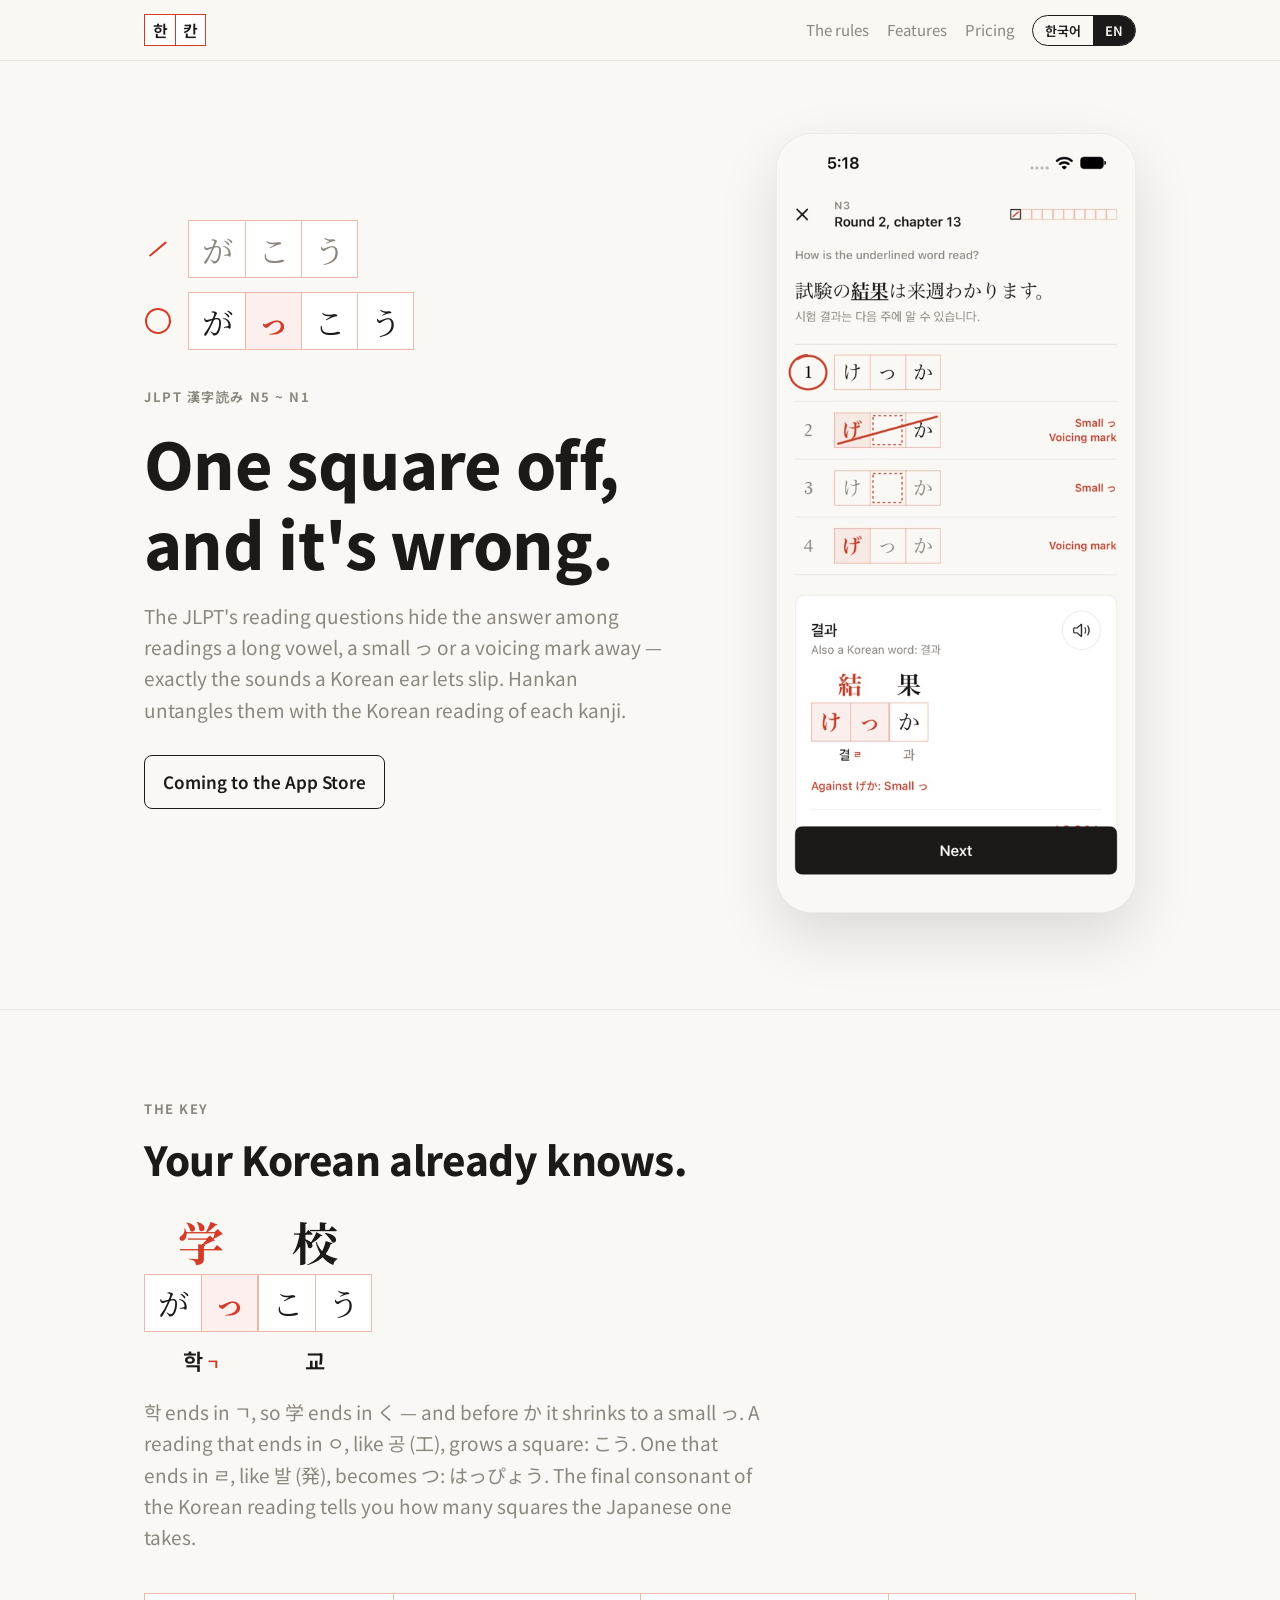
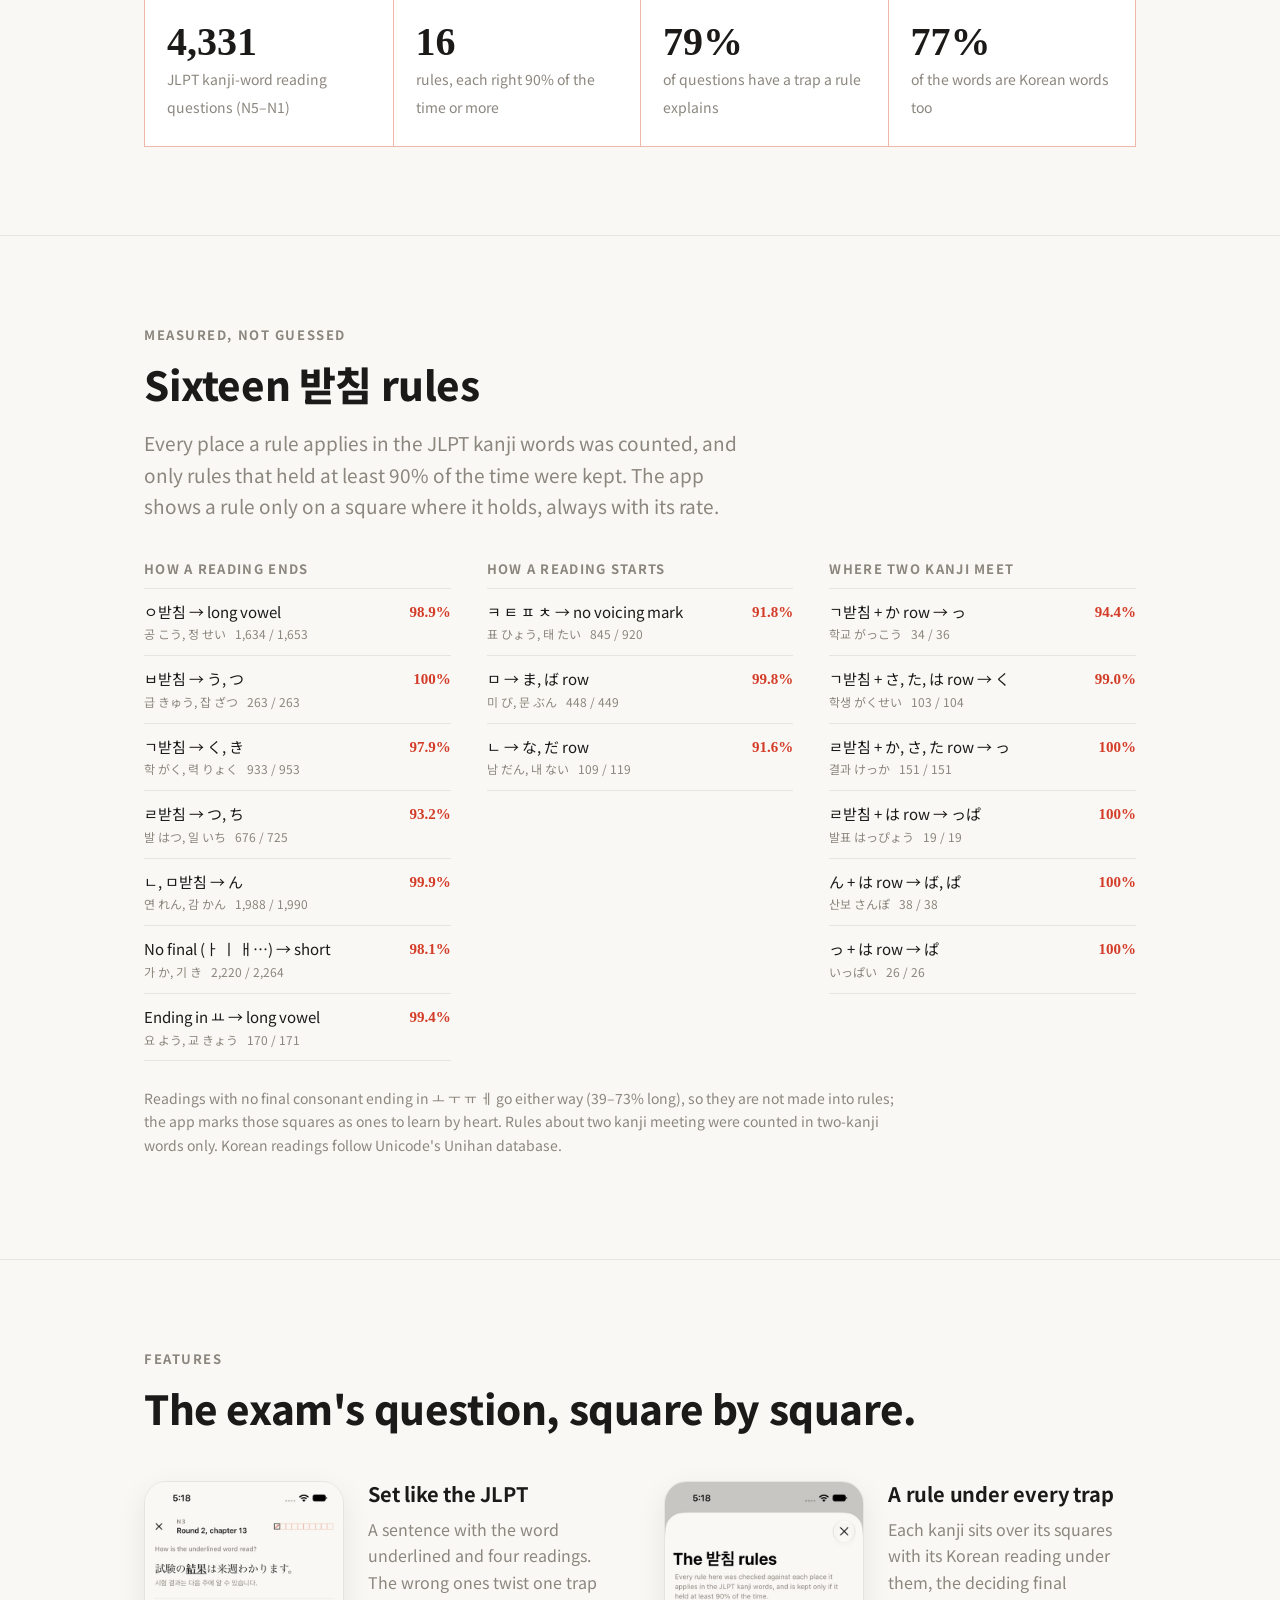
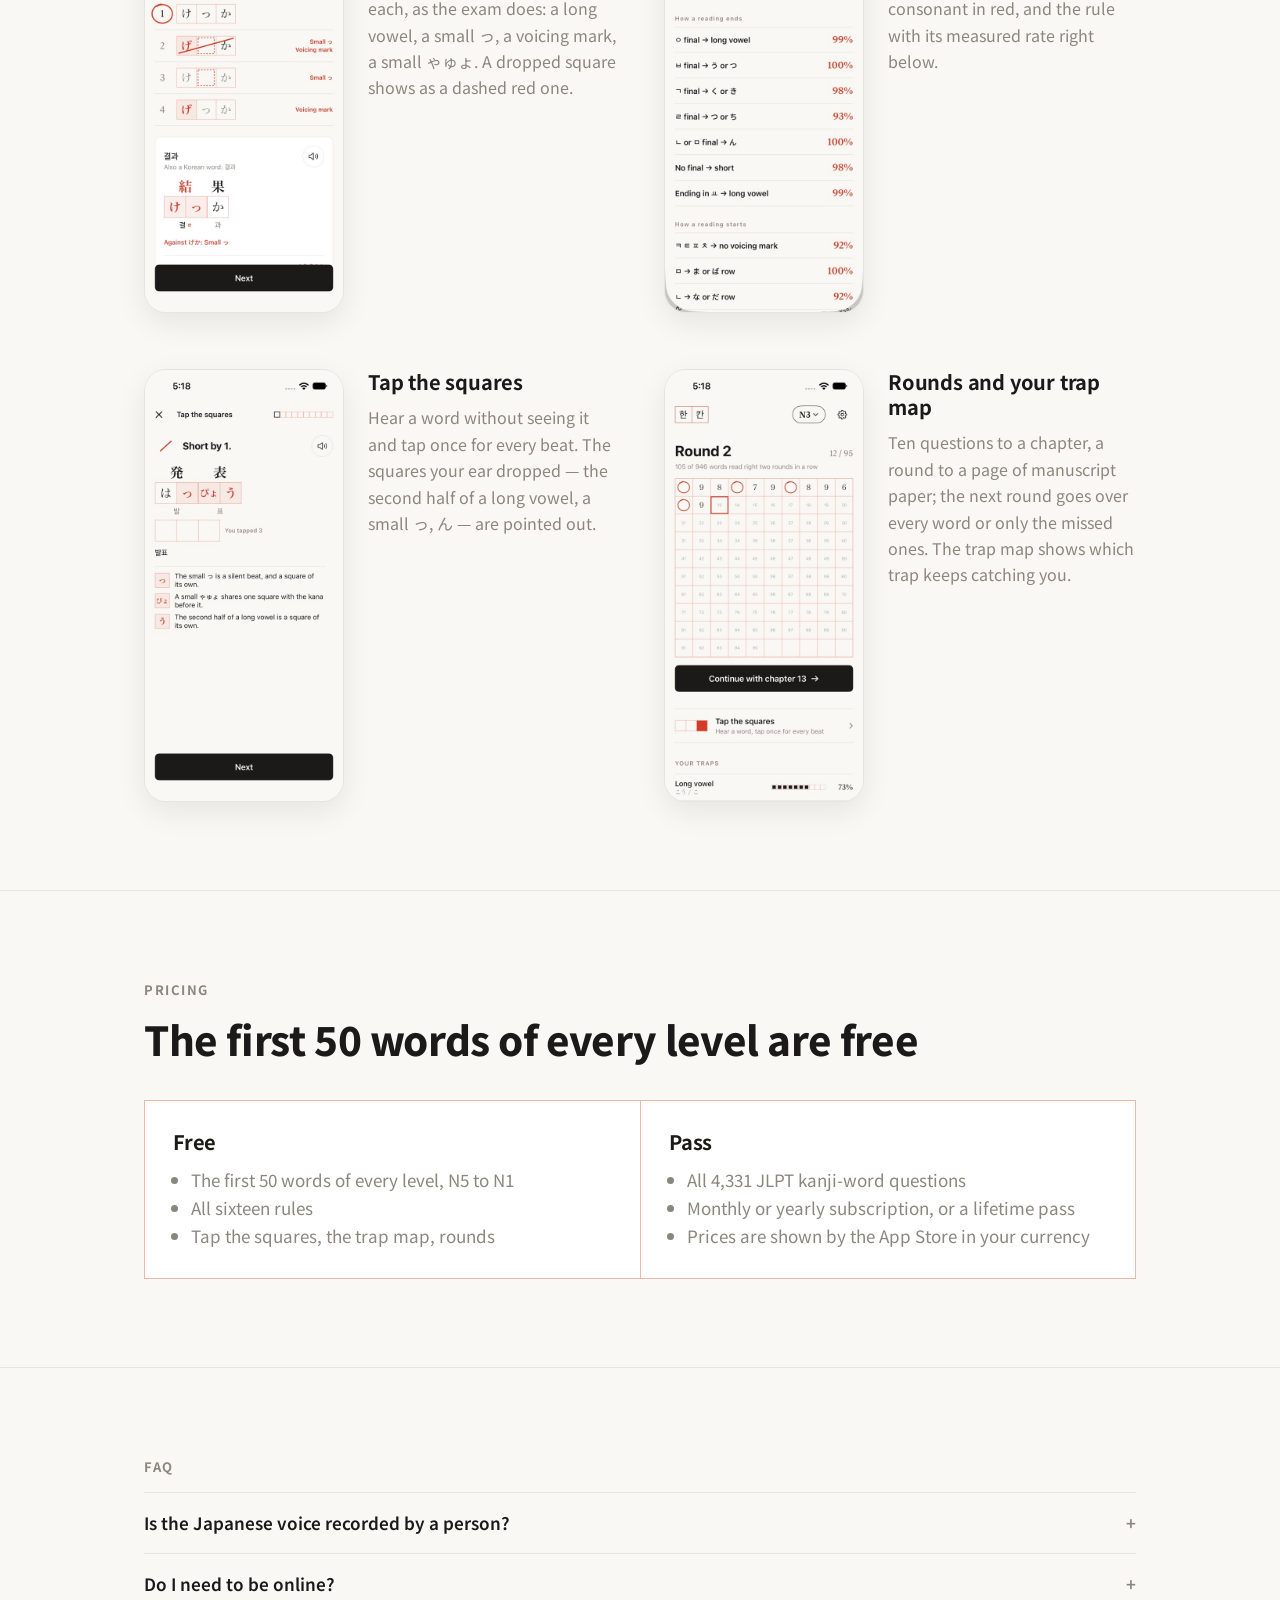
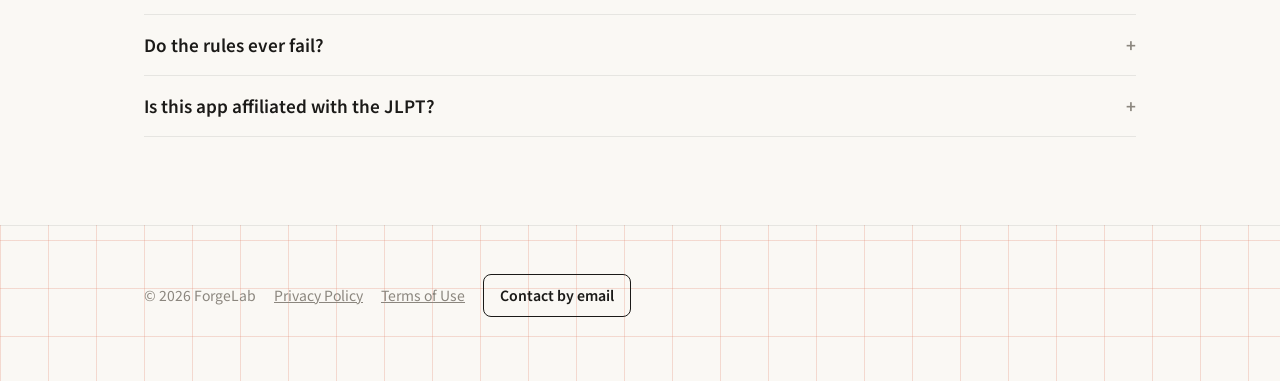
==== docs/index.html @ d2ed4629 "Hankan site: JLPT kanji readings for Korean speakers" ====
<!DOCTYPE html>
<html lang="ko" data-lang="ko">
<head>
<meta charset="UTF-8" />
<meta name="viewport" content="width=device-width, initial-scale=1.0" />
<title>한 칸 | JLPT 한자 읽기, 한 칸 차이로 틀리지 않게</title>
<meta name="description" content="JLPT 한자 읽기 문제의 함정(장음, 촉음, 탁음)을 한국어 한자음 받침으로 푸는 iOS 앱. 한자어 4,331문제, 측정한 받침 규칙 16개." />
<meta property="og:title" content="한 칸 | JLPT 한자 읽기" />
<meta property="og:description" content="한 칸 차이로 틀리는 JLPT 한자 읽기를, 한국어 한자음으로 맞히는 앱." />
<meta property="og:image" content="assets/icon-512.png" />
<link rel="icon" href="assets/icon-32.png" />
<link rel="apple-touch-icon" href="assets/icon-180.png" />
<link rel="preconnect" href="https://fonts.googleapis.com" />
<link rel="preconnect" href="https://fonts.gstatic.com" crossorigin />
<link href="https://fonts.googleapis.com/css2?family=Noto+Sans+KR:wght@400;600;800&family=Noto+Serif+JP:wght@400;700&display=swap" rel="stylesheet" />
<link rel="stylesheet" href="styles.css" />
</head>
<body>
<nav class="top">
  <div class="wrap">
    <a class="brand" href="./" aria-label="한 칸"><span class="sq"><span>한</span><span>칸</span></span></a>
    <div class="links">
      <a class="hide-s" href="#rules"><span lang="ko">받침 규칙</span><span lang="en">The rules</span></a>
      <a class="hide-s" href="#features"><span lang="ko">기능</span><span lang="en">Features</span></a>
      <a href="#pricing"><span lang="ko">가격</span><span lang="en">Pricing</span></a>
      <div class="langs" role="group" aria-label="Language">
        <button data-set="ko">한국어</button><button data-set="en">EN</button>
      </div>
    </div>
  </div>
</nav>

<main class="page">
<section class="hero">
  <div class="wrap grid">
    <div>
      <div class="pair" aria-hidden="true">
        <div class="row"><span class="mk"><span class="slash"></span></span>
          <span class="sq dim"><span>が</span><span>こ</span><span>う</span></span></div>
        <div class="row"><span class="mk"><span class="circle"></span></span>
          <span class="sq"><span>が</span><span class="mark">っ</span><span>こ</span><span>う</span></span></div>
      </div>
      <p class="eyebrow">JLPT 漢字読み N5 ~ N1</p>
      <h1 lang="ko">한 칸 차이로 틀립니다.</h1>
      <h1 lang="en">One square off, and it's wrong.</h1>
      <p class="lead" lang="ko">JLPT 한자 읽기 문제는 장음, 작은 っ, 탁점 하나 차이 나는 보기 사이에 정답을 숨깁니다. 바로 한국인 귀가 흘려듣는 소리예요. 한 칸은 그 함정을 한국어 한자음으로 풀어 줍니다.</p>
      <p class="lead" lang="en">The JLPT's reading questions hide the answer among readings a long vowel, a small っ or a voicing mark away — exactly the sounds a Korean ear lets slip. Hankan untangles them with the Korean reading of each kanji.</p>
      <p class="store"><span lang="ko">App Store 출시 준비 중</span><span lang="en">Coming to the App Store</span></p>
    </div>
    <div class="phone"><img lang="ko" src="assets/shot_drill_ko.jpg" alt="밑줄 친 結果의 읽기를 고르는 문제와 해설" /><img lang="en" src="assets/shot_drill_en.jpg" alt="A reading question for 結果 with its explanation" /></div>
  </div>
</section>

<section id="idea">
  <div class="wrap">
    <p class="eyebrow"><span lang="ko">열쇠</span><span lang="en">The key</span></p>
    <h2 lang="ko">답은 한국어 한자음에 있어요.</h2>
    <h2 lang="en">Your Korean already knows.</h2>
    <div class="key" aria-hidden="true">
      <div class="piece"><span class="kanji shu">学</span><span class="sq"><span>が</span><span class="mark">っ</span></span><span class="ko">학<b>ㄱ</b></span></div>
      <div class="piece"><span class="kanji">校</span><span class="sq"><span>こ</span><span>う</span></span><span class="ko">교</span></div>
    </div>
    <p class="lead" lang="ko">학은 ㄱ으로 끝나니 学은 く로 끝나고, か 앞에서는 작은 っ로 줄어듭니다. 공(工)처럼 ㅇ으로 끝나면 こう로 한 칸 길어지고, 발(発)처럼 ㄹ로 끝나면 つ가 되어 はっぴょう가 됩니다. 한국어 한자음의 받침이 일본어 읽기의 칸 수를 알려 줍니다.</p>
    <p class="lead" lang="en">학 ends in ㄱ, so 学 ends in く — and before か it shrinks to a small っ. A reading that ends in ㅇ, like 공 (工), grows a square: こう. One that ends in ㄹ, like 발 (発), becomes つ: はっぴょう. The final consonant of the Korean reading tells you how many squares the Japanese one takes.</p>
    <div class="numbers">
      <div><strong>4,331</strong><span lang="ko">JLPT 한자어 읽기 문제 (N5부터 N1까지)</span><span lang="en">JLPT kanji-word reading questions (N5–N1)</span></div>
      <div><strong>16</strong><span lang="ko">받침 규칙, 모두 90% 이상 맞음</span><span lang="en">rules, each right 90% of the time or more</span></div>
      <div><strong>79%</strong><span lang="ko">규칙으로 설명되는 함정이 있는 문제</span><span lang="en">of questions have a trap a rule explains</span></div>
      <div><strong>77%</strong><span lang="ko">한국어에도 같은 한자음으로 있는 단어</span><span lang="en">of the words are Korean words too</span></div>
    </div>
  </div>
</section>

<section id="rules">
  <div class="wrap">
    <p class="eyebrow"><span lang="ko">측정한 규칙</span><span lang="en">Measured, not guessed</span></p>
    <h2 lang="ko">받침 규칙 16개</h2>
    <h2 lang="en">Sixteen 받침 rules</h2>
    <p class="lead" lang="ko">JLPT 한자어에서 규칙이 적용되는 자리를 하나하나 세어, 90% 이상 맞은 규칙만 남겼습니다. 앱은 규칙이 실제로 들어맞는 칸에서만, 적중률과 함께 보여 줍니다.</p>
    <p class="lead" lang="en">Every place a rule applies in the JLPT kanji words was counted, and only rules that held at least 90% of the time were kept. The app shows a rule only on a square where it holds, always with its rate.</p>
    <div class="rules">
      <div>
        <h3><span lang="ko">한자음의 끝소리</span><span lang="en">How a reading ends</span></h3>
        <table>
          <tr><td>ㅇ받침 → <span lang="ko">장음</span><span lang="en">long vowel</span><small>공 こう, 정 せい <em>1,634 / 1,653</em></small></td><td class="rate">98.9%</td></tr>
          <tr><td>ㅂ받침 → う, つ<small>급 きゅう, 잡 ざつ <em>263 / 263</em></small></td><td class="rate">100%</td></tr>
          <tr><td>ㄱ받침 → く, き<small>학 がく, 력 りょく <em>933 / 953</em></small></td><td class="rate">97.9%</td></tr>
          <tr><td>ㄹ받침 → つ, ち<small>발 はつ, 일 いち <em>676 / 725</em></small></td><td class="rate">93.2%</td></tr>
          <tr><td>ㄴ, ㅁ받침 → ん<small>연 れん, 감 かん <em>1,988 / 1,990</em></small></td><td class="rate">99.9%</td></tr>
          <tr><td><span lang="ko">받침 없음 (ㅏ ㅣ ㅐ…) → 짧게</span><span lang="en">No final (ㅏ ㅣ ㅐ…) → short</span><small>가 か, 기 き <em>2,220 / 2,264</em></small></td><td class="rate">98.1%</td></tr>
          <tr><td><span lang="ko">ㅛ로 끝남 → 장음</span><span lang="en">Ending in ㅛ → long vowel</span><small>요 よう, 교 きょう <em>170 / 171</em></small></td><td class="rate">99.4%</td></tr>
        </table>
      </div>
      <div>
        <h3><span lang="ko">한자음의 첫소리</span><span lang="en">How a reading starts</span></h3>
        <table>
          <tr><td>ㅋ ㅌ ㅍ ㅊ → <span lang="ko">탁점 없음</span><span lang="en">no voicing mark</span><small>표 ひょう, 태 たい <em>845 / 920</em></small></td><td class="rate">91.8%</td></tr>
          <tr><td>ㅁ → ま, ば<span lang="ko">행</span><span lang="en"> row</span><small>미 び, 문 ぶん <em>448 / 449</em></small></td><td class="rate">99.8%</td></tr>
          <tr><td>ㄴ → な, だ<span lang="ko">행</span><span lang="en"> row</span><small>남 だん, 내 ない <em>109 / 119</em></small></td><td class="rate">91.6%</td></tr>
        </table>
      </div>
      <div>
        <h3><span lang="ko">두 한자가 만날 때</span><span lang="en">Where two kanji meet</span></h3>
        <table>
          <tr><td>ㄱ받침 + か<span lang="ko">행</span><span lang="en"> row</span> → っ<small>학교 がっこう <em>34 / 36</em></small></td><td class="rate">94.4%</td></tr>
          <tr><td>ㄱ받침 + さ, た, は<span lang="ko">행</span><span lang="en"> row</span> → く<small>학생 がくせい <em>103 / 104</em></small></td><td class="rate">99.0%</td></tr>
          <tr><td>ㄹ받침 + か, さ, た<span lang="ko">행</span><span lang="en"> row</span> → っ<small>결과 けっか <em>151 / 151</em></small></td><td class="rate">100%</td></tr>
          <tr><td>ㄹ받침 + は<span lang="ko">행</span><span lang="en"> row</span> → っぱ<small>발표 はっぴょう <em>19 / 19</em></small></td><td class="rate">100%</td></tr>
          <tr><td>ん + は<span lang="ko">행</span><span lang="en"> row</span> → ば, ぱ<small>산보 さんぽ <em>38 / 38</em></small></td><td class="rate">100%</td></tr>
          <tr><td>っ + は<span lang="ko">행</span><span lang="en"> row</span> → ぱ<small>いっぱい <em>26 / 26</em></small></td><td class="rate">100%</td></tr>
        </table>
      </div>
    </div>
    <p class="note" lang="ko">받침 없이 ㅗ ㅜ ㅠ ㅔ로 끝나는 한자음은 길기도 짧기도 해서(39~73%) 규칙으로 쓰지 않았습니다. 그런 칸은 앱에서 "외울 칸"으로 표시합니다. 두 한자가 만날 때의 규칙은 두 글자 한자어에서만 셌습니다. 한국 한자음은 유니코드 Unihan 데이터베이스를 따릅니다.</p>
    <p class="note" lang="en">Readings with no final consonant ending in ㅗ ㅜ ㅠ ㅔ go either way (39–73% long), so they are not made into rules; the app marks those squares as ones to learn by heart. Rules about two kanji meeting were counted in two-kanji words only. Korean readings follow Unicode's Unihan database.</p>
  </div>
</section>

<section id="features">
  <div class="wrap">
    <p class="eyebrow"><span lang="ko">기능</span><span lang="en">Features</span></p>
    <h2 lang="ko">시험 문제 그대로, 한 칸씩.</h2>
    <h2 lang="en">The exam's question, square by square.</h2>
    <div class="features">
      <div class="feature">
        <img lang="ko" src="assets/shot_drill_ko.jpg" alt="" /><img lang="en" src="assets/shot_drill_en.jpg" alt="" />
        <div>
          <h3 lang="ko">JLPT 문제 형식 그대로</h3><h3 lang="en">Set like the JLPT</h3>
          <p lang="ko">예문 속 밑줄 친 한자어와 보기 넷. 오답은 시험처럼 장음, 촉음, 탁음, 요음을 하나씩 비틀어 만들었습니다. 빠진 칸은 빨간 점선 칸으로 보입니다.</p>
          <p lang="en">A sentence with the word underlined and four readings. The wrong ones twist one trap each, as the exam does: a long vowel, a small っ, a voicing mark, a small ゃゅょ. A dropped square shows as a dashed red one.</p>
        </div>
      </div>
      <div class="feature">
        <img lang="ko" src="assets/shot_rules_ko.jpg" alt="" /><img lang="en" src="assets/shot_rules_en.jpg" alt="" />
        <div>
          <h3 lang="ko">문제마다 받침 해설</h3><h3 lang="en">A rule under every trap</h3>
          <p lang="ko">한자마다 칸 아래에 한국 한자음이 붙고, 결정적인 받침이 빨갛게 표시됩니다. 그 칸을 정하는 규칙과 적중률이 바로 아래에 나옵니다.</p>
          <p lang="en">Each kanji sits over its squares with its Korean reading under them, the deciding final consonant in red, and the rule with its measured rate right below.</p>
        </div>
      </div>
      <div class="feature">
        <img lang="ko" src="assets/shot_tap_ko.jpg" alt="" /><img lang="en" src="assets/shot_tap_en.jpg" alt="" />
        <div>
          <h3 lang="ko">칸 두드리기</h3><h3 lang="en">Tap the squares</h3>
          <p lang="ko">단어를 보지 않고 듣기만 하고, 들리는 박마다 한 번씩 두드립니다. 장음의 뒷부분, 작은 っ, ん처럼 귀가 빠뜨린 칸을 짚어 줍니다.</p>
          <p lang="en">Hear a word without seeing it and tap once for every beat. The squares your ear dropped — the second half of a long vowel, a small っ, ん — are pointed out.</p>
        </div>
      </div>
      <div class="feature">
        <img lang="ko" src="assets/shot_hub_ko.jpg" alt="" /><img lang="en" src="assets/shot_hub_en.jpg" alt="" />
        <div>
          <h3 lang="ko">회독과 함정 지도</h3><h3 lang="en">Rounds and your trap map</h3>
          <p lang="ko">10문제씩 한 장, 한 회독이 원고지 한 장입니다. 다음 회독은 전체 또는 틀린 단어만. 함정 지도는 장음, 촉음, 탁음 가운데 어디서 자주 걸리는지 보여 줍니다.</p>
          <p lang="en">Ten questions to a chapter, a round to a page of manuscript paper; the next round goes over every word or only the missed ones. The trap map shows which trap keeps catching you.</p>
        </div>
      </div>
    </div>
  </div>
</section>

<section id="pricing">
  <div class="wrap">
    <p class="eyebrow"><span lang="ko">가격</span><span lang="en">Pricing</span></p>
    <h2 lang="ko">처음 50단어는 레벨마다 무료</h2>
    <h2 lang="en">The first 50 words of every level are free</h2>
    <div class="plans">
      <div>
        <h3 lang="ko">무료</h3><h3 lang="en">Free</h3>
        <ul lang="ko"><li>N5부터 N1까지 레벨마다 처음 50단어</li><li>받침 규칙 16개 전부</li><li>칸 두드리기, 함정 지도, 회독</li></ul>
        <ul lang="en"><li>The first 50 words of every level, N5 to N1</li><li>All sixteen rules</li><li>Tap the squares, the trap map, rounds</li></ul>
      </div>
      <div>
        <h3 lang="ko">이용권</h3><h3 lang="en">Pass</h3>
        <ul lang="ko"><li>JLPT 한자어 4,331문제 전부</li><li>월간, 연간 구독 또는 평생 이용권</li><li>가격은 App Store에서 사는 나라의 통화로 표시됩니다</li></ul>
        <ul lang="en"><li>All 4,331 JLPT kanji-word questions</li><li>Monthly or yearly subscription, or a lifetime pass</li><li>Prices are shown by the App Store in your currency</li></ul>
      </div>
    </div>
  </div>
</section>

<section id="faq">
  <div class="wrap">
    <p class="eyebrow">FAQ</p>
    <details><summary><span lang="ko">일본어 음성은 사람이 녹음했나요?</span><span lang="en">Is the Japanese voice recorded by a person?</span></summary>
      <p lang="ko">아니요. AI 음성 모델로 미리 만들어 단어마다 받아쓰기로 확인한 음성을 앱에 담았습니다. 일부 단어는 기기에 내장된 음성으로 읽습니다.</p>
      <p lang="en">No. It was made in advance with an AI voice model and checked word by word by transcription. A few words are read by the device's own voice.</p></details>
    <details><summary><span lang="ko">인터넷이 필요한가요?</span><span lang="en">Do I need to be online?</span></summary>
      <p lang="ko">아니요. 단어, 예문, 음성, 규칙이 모두 앱 안에 들어 있습니다. 구매 확인에만 App Store 연결이 쓰입니다.</p>
      <p lang="en">No. Every word, sentence, voice clip and rule is in the app. Only purchases talk to the App Store.</p></details>
    <details><summary><span lang="ko">규칙이 틀리는 단어도 있나요?</span><span lang="en">Do the rules ever fail?</span></summary>
      <p lang="ko">네, 그래서 적중률을 그대로 보여 드립니다. 앱은 규칙이 실제로 맞는 칸에서만 규칙을 보여 주고, 규칙 밖의 칸은 "외울 칸"이라고 알려 줍니다.</p>
      <p lang="en">Yes, which is why every rate is shown. The app only shows a rule on a square where it holds, and says so plainly when no rule decides a square.</p></details>
    <details><summary><span lang="ko">JLPT 주관 기관과 관련이 있나요?</span><span lang="en">Is this app affiliated with the JLPT?</span></summary>
      <p lang="ko">아니요. JLPT는 국제교류기금과 일본국제교육지원협회가 시행하는 시험이며, 한 칸은 두 기관과 관련이 없는 독립 앱입니다. 실제 기출문제는 들어 있지 않습니다.</p>
      <p lang="en">No. The JLPT is run by the Japan Foundation and Japan Educational Exchanges and Services; Hankan is independent of both and contains no actual test questions.</p></details>
  </div>
</section>
</main>

<footer>
  <div class="wrap">
    <span>© 2026 ForgeLab</span>
    <a href="privacy.html"><span lang="ko">개인정보 처리방침</span><span lang="en">Privacy Policy</span></a>
    <a href="terms.html"><span lang="ko">이용약관</span><span lang="en">Terms of Use</span></a>
    <a class="mail" href="mailto:forgelab.aitech@gmail.com?subject=%5BHankan%5D"><span lang="ko">이메일로 문의하기</span><span lang="en">Contact by email</span></a>
  </div>
</footer>

<script>
(function () {
  var html = document.documentElement;
  var saved = null;
  try { saved = localStorage.getItem("hankan.lang"); } catch (e) {}
  var lang = saved || ((navigator.language || "ko").toLowerCase().indexOf("ko") === 0 ? "ko" : "en");
  function set(l) { html.setAttribute("data-lang", l); html.setAttribute("lang", l); try { localStorage.setItem("hankan.lang", l); } catch (e) {} }
  set(lang);
  document.querySelectorAll(".langs button").forEach(function (b) { b.addEventListener("click", function () { set(b.getAttribute("data-set")); }); });
})();
</script>
</body>
</html>
---- docs/styles.css ----
/* 한 칸 — manuscript paper: white sheet, a pale vermilion grid, ink, one red. */
:root {
  --sheet: #faf8f4;
  --card: #ffffff;
  --ink: #1b1a18;
  --faint: #8b867e;
  --grid: rgba(228, 135, 112, 0.28);
  --rule: rgba(228, 135, 112, 0.6);
  --shu: #d33c28;
  --wash: rgba(211, 60, 40, 0.08);
  --hair: rgba(0, 0, 0, 0.08);
  --mincho: "Hiragino Mincho ProN", "Yu Mincho", "Noto Serif JP", serif;
  --sans: -apple-system, BlinkMacSystemFont, "Apple SD Gothic Neo", "Noto Sans KR", "Segoe UI", sans-serif;
  --serif: "New York", "Iowan Old Style", Georgia, serif;
}

* { box-sizing: border-box; }
html { -webkit-text-size-adjust: 100%; }
body {
  margin: 0;
  background-color: var(--sheet);
  background-image:
    linear-gradient(var(--grid) 1px, transparent 1px),
    linear-gradient(90deg, var(--grid) 1px, transparent 1px);
  background-size: 48px 48px;
  color: var(--ink);
  font-family: var(--sans);
  font-size: 17px;
  line-height: 1.65;
  word-break: keep-all;
}
a { color: var(--ink); }
img { max-width: 100%; display: block; }

/* one language at a time */
html[data-lang="ko"] [lang="en"], html[data-lang="en"] [lang="ko"] { display: none !important; }

.wrap { max-width: 1040px; margin: 0 auto; padding: 0 24px; }
.page { background: var(--sheet); }

nav.top {
  position: sticky; top: 0; z-index: 10;
  background: rgba(250, 248, 244, 0.92);
  backdrop-filter: saturate(160%) blur(10px);
  -webkit-backdrop-filter: saturate(160%) blur(10px);
  border-bottom: 1px solid var(--hair);
}
nav.top .wrap { display: flex; align-items: center; gap: 18px; height: 60px; }
nav.top .links { margin-left: auto; display: flex; gap: 18px; align-items: center; font-size: 15px; }
nav.top .links a { text-decoration: none; color: var(--faint); }
nav.top .links a:hover { color: var(--ink); }
.langs { display: flex; border: 1px solid var(--ink); border-radius: 999px; overflow: hidden; }
.langs button {
  font: 600 13px var(--sans); border: 0; background: transparent; color: var(--ink);
  padding: 5px 12px; cursor: pointer;
}
html[data-lang="ko"] .langs button[data-set="ko"], html[data-lang="en"] .langs button[data-set="en"] { background: var(--ink); color: var(--sheet); }

/* squares */
.sq { display: inline-flex; border: 1px solid var(--rule); background: var(--card); }
.sq span {
  width: var(--s, 56px); height: var(--s, 56px);
  display: grid; place-items: center;
  font-family: var(--mincho); font-size: calc(var(--s, 56px) * 0.56); line-height: 1;
}
.sq span + span { border-left: 1px solid var(--rule); }
.sq span.small { font-size: calc(var(--s, 56px) * 0.44); }
.sq span.mark { color: var(--shu); background: var(--wash); font-weight: 700; }
.sq span.ghost { outline: 1.5px dashed var(--shu); outline-offset: -6px; }
.sq.dim span { color: var(--faint); }
.brand .sq { --s: 30px; border-color: var(--shu); }
.brand .sq span { font-family: var(--sans); font-weight: 600; font-size: 16px; }
.brand .sq span + span { border-color: var(--shu); }
.brand { text-decoration: none; display: flex; align-items: center; gap: 10px; }

section { padding: 88px 0; }
section + section { border-top: 1px solid var(--hair); }
.eyebrow { font-size: 13px; font-weight: 700; letter-spacing: 0.12em; color: var(--faint); text-transform: uppercase; margin: 0 0 14px; }
h1, h2, h3 { line-height: 1.25; margin: 0; letter-spacing: -0.01em; }
h1 { font-size: clamp(38px, 6vw, 64px); font-weight: 800; }
h2 { font-size: clamp(28px, 4vw, 40px); font-weight: 800; }
h3 { font-size: 20px; font-weight: 700; }
.lead { font-size: 19px; color: var(--faint); max-width: 620px; margin: 18px 0 0; }
.muted { color: var(--faint); }
.shu { color: var(--shu); }

/* hero */
.hero { padding: 72px 0 96px; }
.hero .grid { display: grid; grid-template-columns: 1.1fr 0.9fr; gap: 48px; align-items: center; }
.hero .pair { display: grid; gap: 14px; margin-bottom: 36px; }
.hero .pair .row { display: flex; align-items: center; gap: 16px; }
.hero .pair .mk { width: 28px; height: 28px; display: grid; place-items: center; }
.circle { width: 26px; height: 26px; border: 2.4px solid var(--shu); border-radius: 50%; transform: rotate(-12deg); }
.slash { width: 22px; height: 2.4px; background: var(--shu); transform: rotate(-40deg); border-radius: 2px; }
.store { display: inline-flex; align-items: center; gap: 12px; margin-top: 30px; padding: 12px 18px; border: 1px solid var(--ink); border-radius: 8px; font-weight: 600; }
.phone { border-radius: 36px; overflow: hidden; border: 1px solid var(--hair); box-shadow: 0 24px 60px rgba(0, 0, 0, 0.12); background: var(--card); max-width: 360px; margin-left: auto; }

/* the key */
.key { display: flex; gap: 0; align-items: flex-start; margin: 34px 0 10px; }
.key .piece { display: grid; justify-items: center; gap: 10px; }
.key .kanji { font-family: var(--mincho); font-size: 46px; font-weight: 700; line-height: 1; }
.key .ko { font-size: 22px; font-weight: 600; }
.key .ko b { color: var(--shu); font-size: 15px; margin-left: 3px; }

/* numbers */
.numbers { display: grid; grid-template-columns: repeat(4, 1fr); gap: 0; margin-top: 40px; border: 1px solid var(--rule); background: var(--card); }
.numbers div { padding: 26px 22px; }
.numbers div + div { border-left: 1px solid var(--rule); }
.numbers strong { display: block; font-family: var(--serif); font-size: 40px; font-weight: 600; line-height: 1.1; }
.numbers span { font-size: 14px; color: var(--faint); }

/* rules */
.rules { display: grid; grid-template-columns: repeat(3, 1fr); gap: 36px; margin-top: 40px; }
.rules h3 { font-size: 13px; letter-spacing: 0.1em; color: var(--faint); text-transform: uppercase; margin-bottom: 10px; }
.rules table { width: 100%; border-collapse: collapse; font-size: 15px; }
.rules td { padding: 11px 0; border-top: 1px solid var(--hair); vertical-align: top; }
.rules tr:last-child td { border-bottom: 1px solid var(--hair); }
.rules td.rate { text-align: right; font-family: var(--serif); font-weight: 600; color: var(--shu); white-space: nowrap; padding-left: 12px; }
.rules td small { display: block; color: var(--faint); font-size: 12px; }
.note { font-size: 14px; color: var(--faint); margin-top: 26px; max-width: 760px; }

/* features */
.features { display: grid; grid-template-columns: repeat(2, 1fr); gap: 56px 48px; margin-top: 48px; }
.feature { display: grid; grid-template-columns: 200px 1fr; gap: 24px; align-items: start; }
.feature img { border-radius: 22px; border: 1px solid var(--hair); box-shadow: 0 10px 30px rgba(0, 0, 0, 0.08); }
.feature p { color: var(--faint); margin: 10px 0 0; font-size: 16px; }

/* pricing */
.plans { display: grid; grid-template-columns: repeat(2, 1fr); gap: 0; margin-top: 36px; border: 1px solid var(--rule); background: var(--card); }
.plans > div { padding: 28px; }
.plans > div + div { border-left: 1px solid var(--rule); }
.plans ul { margin: 12px 0 0; padding-left: 18px; color: var(--faint); }

/* faq */
details { border-top: 1px solid var(--hair); padding: 16px 0; }
details:last-of-type { border-bottom: 1px solid var(--hair); }
summary { cursor: pointer; font-weight: 600; list-style: none; }
summary::-webkit-details-marker { display: none; }
summary::after { content: "+"; float: right; color: var(--faint); }
details[open] summary::after { content: "−"; }
details p { color: var(--faint); margin: 10px 0 0; }

footer { padding: 48px 0 64px; border-top: 1px solid var(--hair); font-size: 14px; color: var(--faint); }
footer .wrap { display: flex; flex-wrap: wrap; gap: 18px; align-items: center; }
footer a { color: var(--faint); }
.mail { display: inline-flex; align-items: center; gap: 8px; padding: 9px 16px; border: 1px solid var(--ink); border-radius: 8px; color: var(--ink) !important; text-decoration: none; font-weight: 600; }

/* legal pages */
.legal { max-width: 780px; padding: 56px 24px 80px; margin: 0 auto; }
.legal h1 { font-size: 34px; }
.legal h2 { font-size: 22px; margin: 40px 0 10px; }
.legal p, .legal li { color: #3b3833; font-size: 16px; }
.legal .date { color: var(--faint); font-size: 14px; margin-top: 8px; }

@media (max-width: 860px) {
  .hero .grid { grid-template-columns: 1fr; }
  .phone { margin: 0 auto; }
  .numbers { grid-template-columns: repeat(2, 1fr); }
  .numbers div:nth-child(3) { border-left: 0; }
  .numbers div:nth-child(n+3) { border-top: 1px solid var(--rule); }
  .rules { grid-template-columns: 1fr; }
  .features { grid-template-columns: 1fr; }
  .plans { grid-template-columns: 1fr; }
  .plans > div + div { border-left: 0; border-top: 1px solid var(--rule); }
}
@media (max-width: 520px) {
  body { font-size: 16px; }
  section { padding: 64px 0; }
  .feature { grid-template-columns: 1fr; }
  .feature img { max-width: 240px; }
  .hero .sq, .key .sq { --s: 46px; }
  nav.top .links a.hide-s { display: none; }
}
.rules td small em { font-style: normal; margin-left: 6px; }
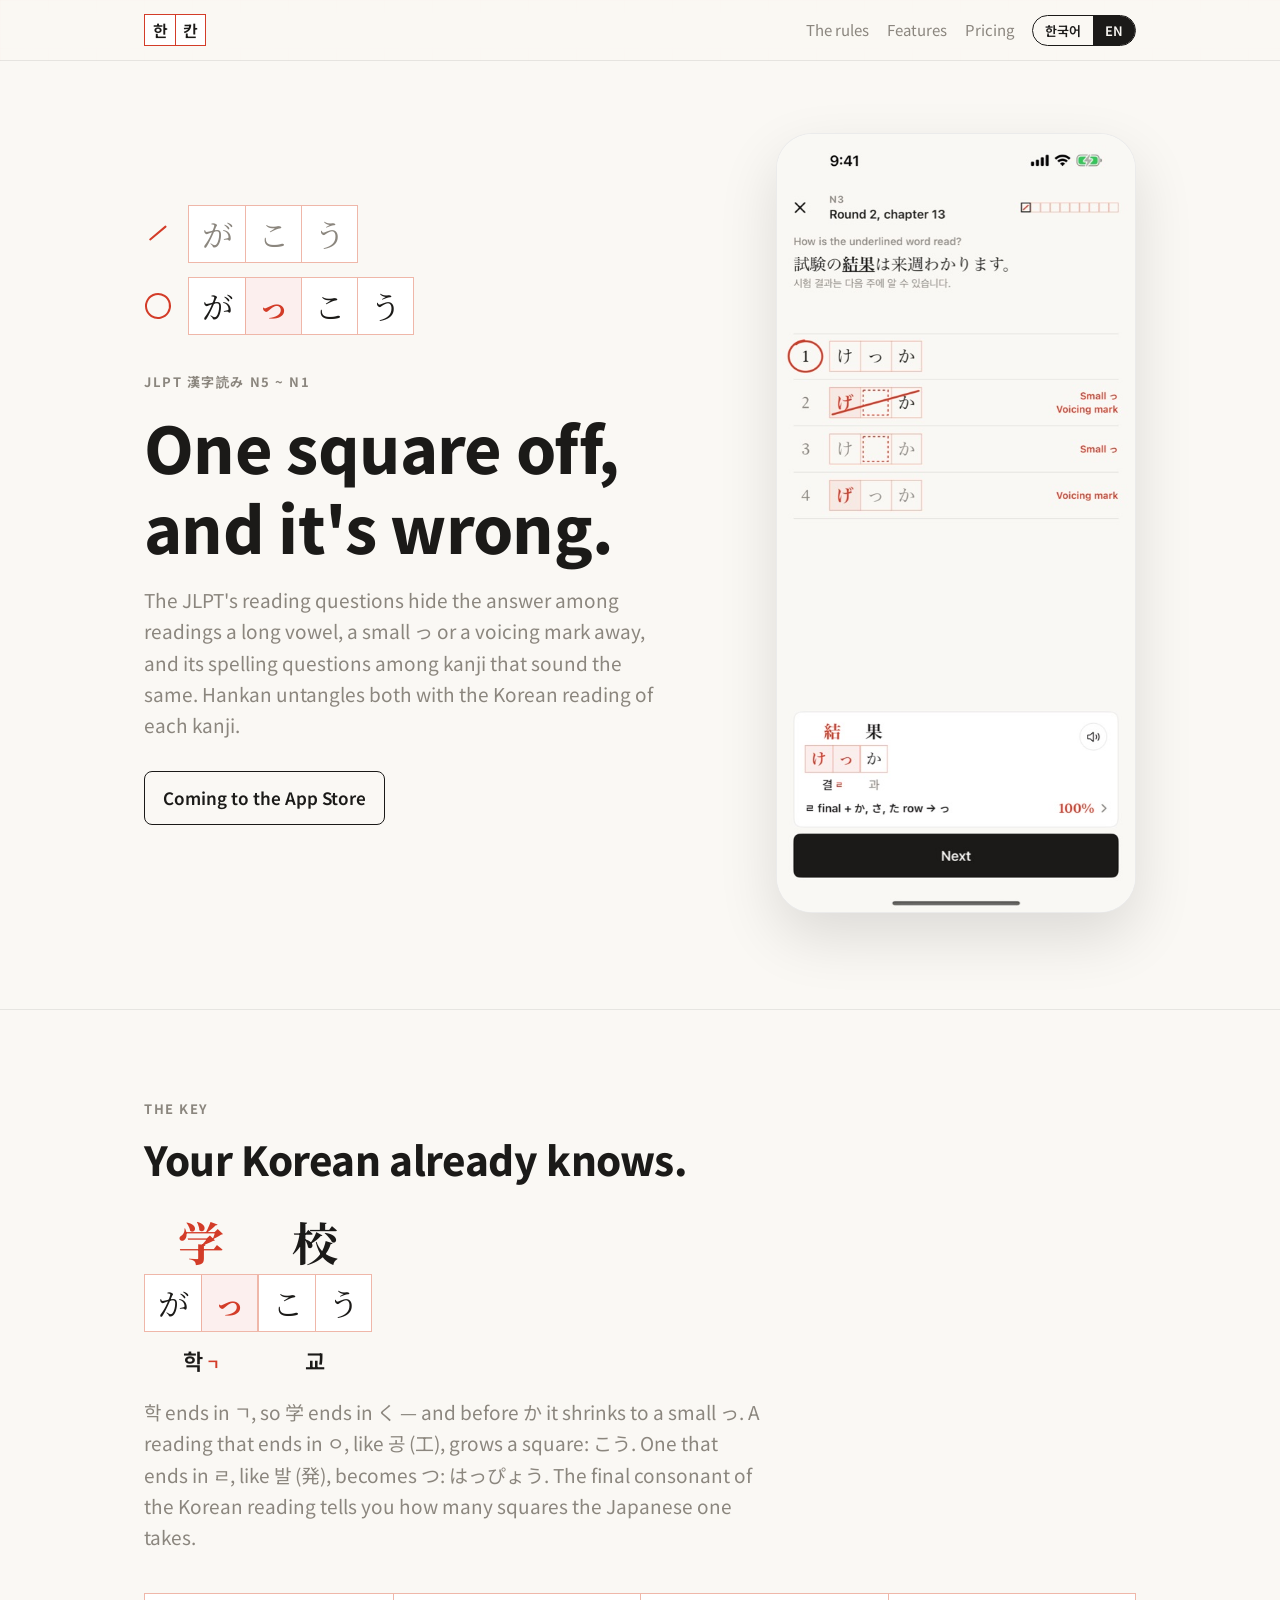
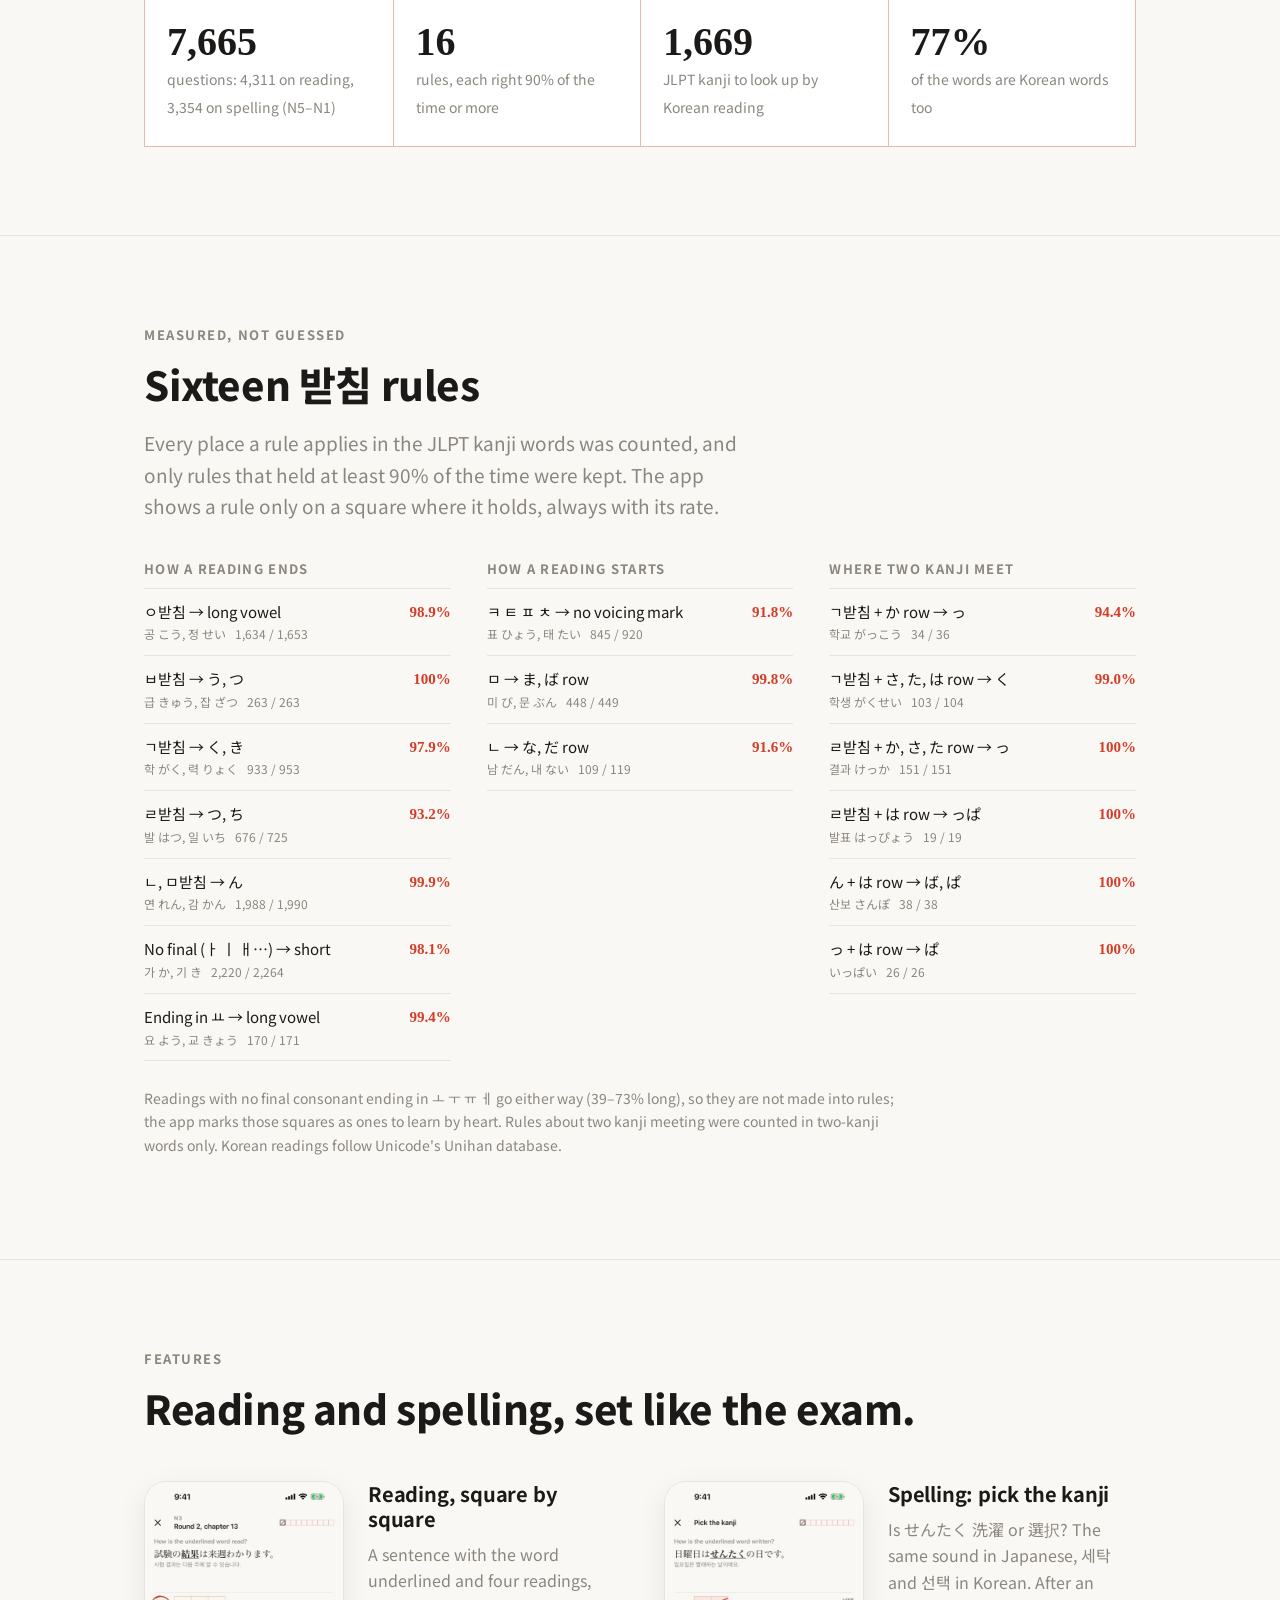
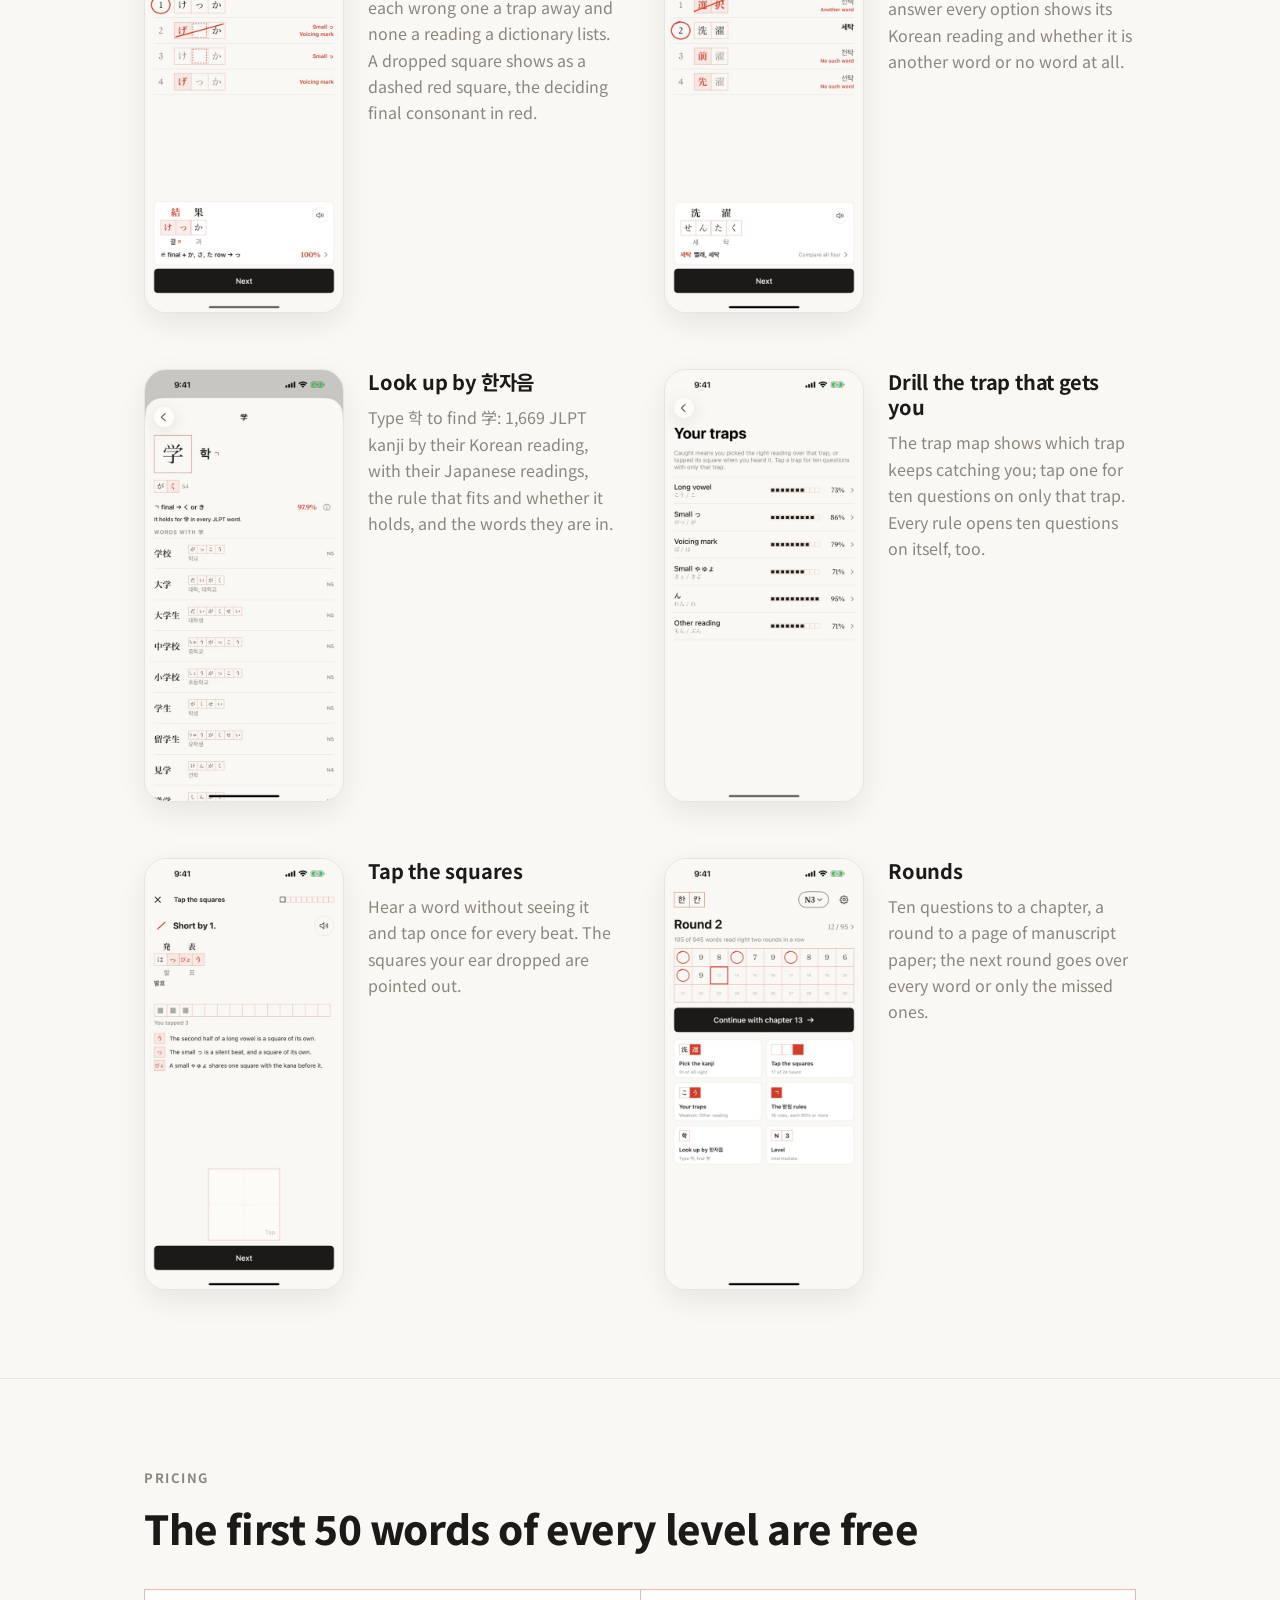
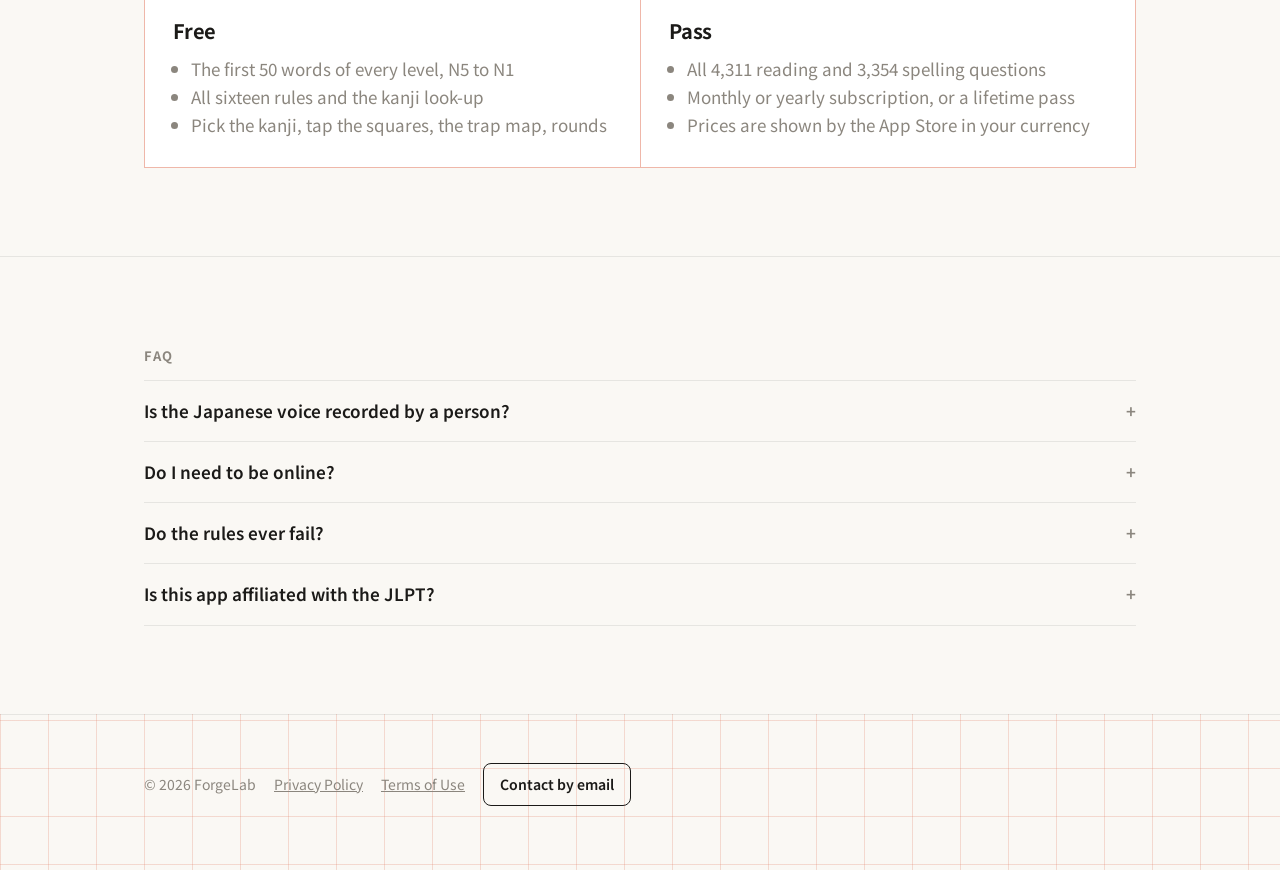
==== commit 28771373: "Show every drill, the trap map and the kanji lookup on the site" ====
--- a/docs/index.html
+++ b/docs/index.html
@@ -3,8 +3,8 @@
 <head>
 <meta charset="UTF-8" />
 <meta name="viewport" content="width=device-width, initial-scale=1.0" />
-<title>한 칸 | JLPT 한자 읽기, 한 칸 차이로 틀리지 않게</title>
-<meta name="description" content="JLPT 한자 읽기 문제의 함정(장음, 촉음, 탁음)을 한국어 한자음 받침으로 푸는 iOS 앱. 한자어 4,331문제, 측정한 받침 규칙 16개." />
+<title>한 칸 | JLPT 한자 읽기와 표기, 한 칸 차이로 틀리지 않게</title>
+<meta name="description" content="JLPT 한자 읽기와 표기 문제의 함정을 한국어 한자음으로 푸는 iOS 앱. 읽기 4,311문제, 표기 3,354문제, 측정한 받침 규칙 16개, 한자음으로 찾는 JLPT 한자 1,669자." />
 <meta property="og:title" content="한 칸 | JLPT 한자 읽기" />
 <meta property="og:description" content="한 칸 차이로 틀리는 JLPT 한자 읽기를, 한국어 한자음으로 맞히는 앱." />
 <meta property="og:image" content="assets/icon-512.png" />
@@ -43,8 +43,8 @@
       <p class="eyebrow">JLPT 漢字読み N5 ~ N1</p>
       <h1 lang="ko">한 칸 차이로 틀립니다.</h1>
       <h1 lang="en">One square off, and it's wrong.</h1>
-      <p class="lead" lang="ko">JLPT 한자 읽기 문제는 장음, 작은 っ, 탁점 하나 차이 나는 보기 사이에 정답을 숨깁니다. 바로 한국인 귀가 흘려듣는 소리예요. 한 칸은 그 함정을 한국어 한자음으로 풀어 줍니다.</p>
-      <p class="lead" lang="en">The JLPT's reading questions hide the answer among readings a long vowel, a small っ or a voicing mark away — exactly the sounds a Korean ear lets slip. Hankan untangles them with the Korean reading of each kanji.</p>
+      <p class="lead" lang="ko">JLPT 한자 읽기 문제는 장음, 작은 っ, 탁점 하나 차이 나는 보기 사이에, 표기 문제는 소리가 같은 한자 사이에 정답을 숨깁니다. 한 칸은 두 함정을 한국어 한자음으로 풀어 줍니다.</p>
+      <p class="lead" lang="en">The JLPT's reading questions hide the answer among readings a long vowel, a small っ or a voicing mark away, and its spelling questions among kanji that sound the same. Hankan untangles both with the Korean reading of each kanji.</p>
       <p class="store"><span lang="ko">App Store 출시 준비 중</span><span lang="en">Coming to the App Store</span></p>
     </div>
     <div class="phone"><img lang="ko" src="assets/shot_drill_ko.jpg" alt="밑줄 친 結果의 읽기를 고르는 문제와 해설" /><img lang="en" src="assets/shot_drill_en.jpg" alt="A reading question for 結果 with its explanation" /></div>
@@ -63,9 +63,9 @@
     <p class="lead" lang="ko">학은 ㄱ으로 끝나니 学은 く로 끝나고, か 앞에서는 작은 っ로 줄어듭니다. 공(工)처럼 ㅇ으로 끝나면 こう로 한 칸 길어지고, 발(発)처럼 ㄹ로 끝나면 つ가 되어 はっぴょう가 됩니다. 한국어 한자음의 받침이 일본어 읽기의 칸 수를 알려 줍니다.</p>
     <p class="lead" lang="en">학 ends in ㄱ, so 学 ends in く — and before か it shrinks to a small っ. A reading that ends in ㅇ, like 공 (工), grows a square: こう. One that ends in ㄹ, like 발 (発), becomes つ: はっぴょう. The final consonant of the Korean reading tells you how many squares the Japanese one takes.</p>
     <div class="numbers">
-      <div><strong>4,331</strong><span lang="ko">JLPT 한자어 읽기 문제 (N5부터 N1까지)</span><span lang="en">JLPT kanji-word reading questions (N5–N1)</span></div>
+      <div><strong>7,665</strong><span lang="ko">읽기 4,311문제와 표기 3,354문제 (N5부터 N1까지)</span><span lang="en">questions: 4,311 on reading, 3,354 on spelling (N5–N1)</span></div>
       <div><strong>16</strong><span lang="ko">받침 규칙, 모두 90% 이상 맞음</span><span lang="en">rules, each right 90% of the time or more</span></div>
-      <div><strong>79%</strong><span lang="ko">규칙으로 설명되는 함정이 있는 문제</span><span lang="en">of questions have a trap a rule explains</span></div>
+      <div><strong>1,669</strong><span lang="ko">한국 한자음으로 찾는 JLPT 한자</span><span lang="en">JLPT kanji to look up by Korean reading</span></div>
       <div><strong>77%</strong><span lang="ko">한국어에도 같은 한자음으로 있는 단어</span><span lang="en">of the words are Korean words too</span></div>
     </div>
   </div>
@@ -119,23 +119,39 @@
 <section id="features">
   <div class="wrap">
     <p class="eyebrow"><span lang="ko">기능</span><span lang="en">Features</span></p>
-    <h2 lang="ko">시험 문제 그대로, 한 칸씩.</h2>
-    <h2 lang="en">The exam's question, square by square.</h2>
+    <h2 lang="ko">읽기와 표기, 시험 문제 그대로.</h2>
+    <h2 lang="en">Reading and spelling, set like the exam.</h2>
     <div class="features">
       <div class="feature">
         <img lang="ko" src="assets/shot_drill_ko.jpg" alt="" /><img lang="en" src="assets/shot_drill_en.jpg" alt="" />
         <div>
-          <h3 lang="ko">JLPT 문제 형식 그대로</h3><h3 lang="en">Set like the JLPT</h3>
-          <p lang="ko">예문 속 밑줄 친 한자어와 보기 넷. 오답은 시험처럼 장음, 촉음, 탁음, 요음을 하나씩 비틀어 만들었습니다. 빠진 칸은 빨간 점선 칸으로 보입니다.</p>
-          <p lang="en">A sentence with the word underlined and four readings. The wrong ones twist one trap each, as the exam does: a long vowel, a small っ, a voicing mark, a small ゃゅょ. A dropped square shows as a dashed red one.</p>
-        </div>
-      </div>
-      <div class="feature">
-        <img lang="ko" src="assets/shot_rules_ko.jpg" alt="" /><img lang="en" src="assets/shot_rules_en.jpg" alt="" />
-        <div>
-          <h3 lang="ko">문제마다 받침 해설</h3><h3 lang="en">A rule under every trap</h3>
-          <p lang="ko">한자마다 칸 아래에 한국 한자음이 붙고, 결정적인 받침이 빨갛게 표시됩니다. 그 칸을 정하는 규칙과 적중률이 바로 아래에 나옵니다.</p>
-          <p lang="en">Each kanji sits over its squares with its Korean reading under them, the deciding final consonant in red, and the rule with its measured rate right below.</p>
+          <h3 lang="ko">읽기 문제, 한 칸씩</h3><h3 lang="en">Reading, square by square</h3>
+          <p lang="ko">예문 속 밑줄 친 한자어와 보기 넷. 오답은 시험처럼 장음, 촉음, 탁음, 요음을 하나씩 비틀었고, 사전에 있는 읽기는 오답에서 뺐습니다. 빠진 칸은 빨간 점선 칸으로, 결정적인 받침은 빨갛게 보입니다.</p>
+          <p lang="en">A sentence with the word underlined and four readings, each wrong one a trap away and none a reading a dictionary lists. A dropped square shows as a dashed red square, the deciding final consonant in red.</p>
+        </div>
+      </div>
+      <div class="feature">
+        <img lang="ko" src="assets/shot_spell_ko.jpg" alt="" /><img lang="en" src="assets/shot_spell_en.jpg" alt="" />
+        <div>
+          <h3 lang="ko">표기 문제: 한자 고르기</h3><h3 lang="en">Spelling: pick the kanji</h3>
+          <p lang="ko">せんたく는 洗濯일까 選択일까. 일본어로는 같은 소리라도 한국어로 읽으면 세탁, 선택. 답을 고르면 네 보기의 한자음과 함께 다른 말인지 없는 말인지 알려 줍니다.</p>
+          <p lang="en">Is せんたく 洗濯 or 選択? The same sound in Japanese, 세탁 and 선택 in Korean. After an answer every option shows its Korean reading and whether it is another word or no word at all.</p>
+        </div>
+      </div>
+      <div class="feature">
+        <img lang="ko" src="assets/shot_hanja_ko.jpg" alt="" /><img lang="en" src="assets/shot_hanja_en.jpg" alt="" />
+        <div>
+          <h3 lang="ko">한자음으로 찾기</h3><h3 lang="en">Look up by 한자음</h3>
+          <p lang="ko">학을 치면 学. JLPT 한자 1,669자를 한국 한자음으로 찾고, 일본어 음독, 맞는 받침 규칙과 예외 여부, 그 한자가 든 단어를 한 번에 봅니다.</p>
+          <p lang="en">Type 학 to find 学: 1,669 JLPT kanji by their Korean reading, with their Japanese readings, the rule that fits and whether it holds, and the words they are in.</p>
+        </div>
+      </div>
+      <div class="feature">
+        <img lang="ko" src="assets/shot_traps_ko.jpg" alt="" /><img lang="en" src="assets/shot_traps_en.jpg" alt="" />
+        <div>
+          <h3 lang="ko">약한 함정만 골라서</h3><h3 lang="en">Drill the trap that gets you</h3>
+          <p lang="ko">함정 지도는 장음, 촉음, 탁음 가운데 어디서 자주 걸리는지 보여 주고, 누르면 그 함정만 10문제를 냅니다. 규칙마다 "이 규칙으로 10문제"도 있어요.</p>
+          <p lang="en">The trap map shows which trap keeps catching you; tap one for ten questions on only that trap. Every rule opens ten questions on itself, too.</p>
         </div>
       </div>
       <div class="feature">
@@ -143,15 +159,15 @@
         <div>
           <h3 lang="ko">칸 두드리기</h3><h3 lang="en">Tap the squares</h3>
           <p lang="ko">단어를 보지 않고 듣기만 하고, 들리는 박마다 한 번씩 두드립니다. 장음의 뒷부분, 작은 っ, ん처럼 귀가 빠뜨린 칸을 짚어 줍니다.</p>
-          <p lang="en">Hear a word without seeing it and tap once for every beat. The squares your ear dropped — the second half of a long vowel, a small っ, ん — are pointed out.</p>
+          <p lang="en">Hear a word without seeing it and tap once for every beat. The squares your ear dropped are pointed out.</p>
         </div>
       </div>
       <div class="feature">
         <img lang="ko" src="assets/shot_hub_ko.jpg" alt="" /><img lang="en" src="assets/shot_hub_en.jpg" alt="" />
         <div>
-          <h3 lang="ko">회독과 함정 지도</h3><h3 lang="en">Rounds and your trap map</h3>
-          <p lang="ko">10문제씩 한 장, 한 회독이 원고지 한 장입니다. 다음 회독은 전체 또는 틀린 단어만. 함정 지도는 장음, 촉음, 탁음 가운데 어디서 자주 걸리는지 보여 줍니다.</p>
-          <p lang="en">Ten questions to a chapter, a round to a page of manuscript paper; the next round goes over every word or only the missed ones. The trap map shows which trap keeps catching you.</p>
+          <h3 lang="ko">회독</h3><h3 lang="en">Rounds</h3>
+          <p lang="ko">10문제가 한 장, 한 회독이 원고지 한 장입니다. 다음 회독은 전체 단어 또는 틀린 단어만.</p>
+          <p lang="en">Ten questions to a chapter, a round to a page of manuscript paper; the next round goes over every word or only the missed ones.</p>
         </div>
       </div>
     </div>
@@ -166,13 +182,13 @@
     <div class="plans">
       <div>
         <h3 lang="ko">무료</h3><h3 lang="en">Free</h3>
-        <ul lang="ko"><li>N5부터 N1까지 레벨마다 처음 50단어</li><li>받침 규칙 16개 전부</li><li>칸 두드리기, 함정 지도, 회독</li></ul>
-        <ul lang="en"><li>The first 50 words of every level, N5 to N1</li><li>All sixteen rules</li><li>Tap the squares, the trap map, rounds</li></ul>
+        <ul lang="ko"><li>N5부터 N1까지 레벨마다 처음 50단어</li><li>받침 규칙 16개와 한자음으로 찾기 전부</li><li>한자 고르기, 칸 두드리기, 함정 지도, 회독</li></ul>
+        <ul lang="en"><li>The first 50 words of every level, N5 to N1</li><li>All sixteen rules and the kanji look-up</li><li>Pick the kanji, tap the squares, the trap map, rounds</li></ul>
       </div>
       <div>
         <h3 lang="ko">이용권</h3><h3 lang="en">Pass</h3>
-        <ul lang="ko"><li>JLPT 한자어 4,331문제 전부</li><li>월간, 연간 구독 또는 평생 이용권</li><li>가격은 App Store에서 사는 나라의 통화로 표시됩니다</li></ul>
-        <ul lang="en"><li>All 4,331 JLPT kanji-word questions</li><li>Monthly or yearly subscription, or a lifetime pass</li><li>Prices are shown by the App Store in your currency</li></ul>
+        <ul lang="ko"><li>JLPT 한자어 읽기 4,311문제와 표기 3,354문제 전부</li><li>월간, 연간 구독 또는 평생 이용권</li><li>가격은 App Store에서 사는 나라의 통화로 표시됩니다</li></ul>
+        <ul lang="en"><li>All 4,311 reading and 3,354 spelling questions</li><li>Monthly or yearly subscription, or a lifetime pass</li><li>Prices are shown by the App Store in your currency</li></ul>
       </div>
     </div>
   </div>
